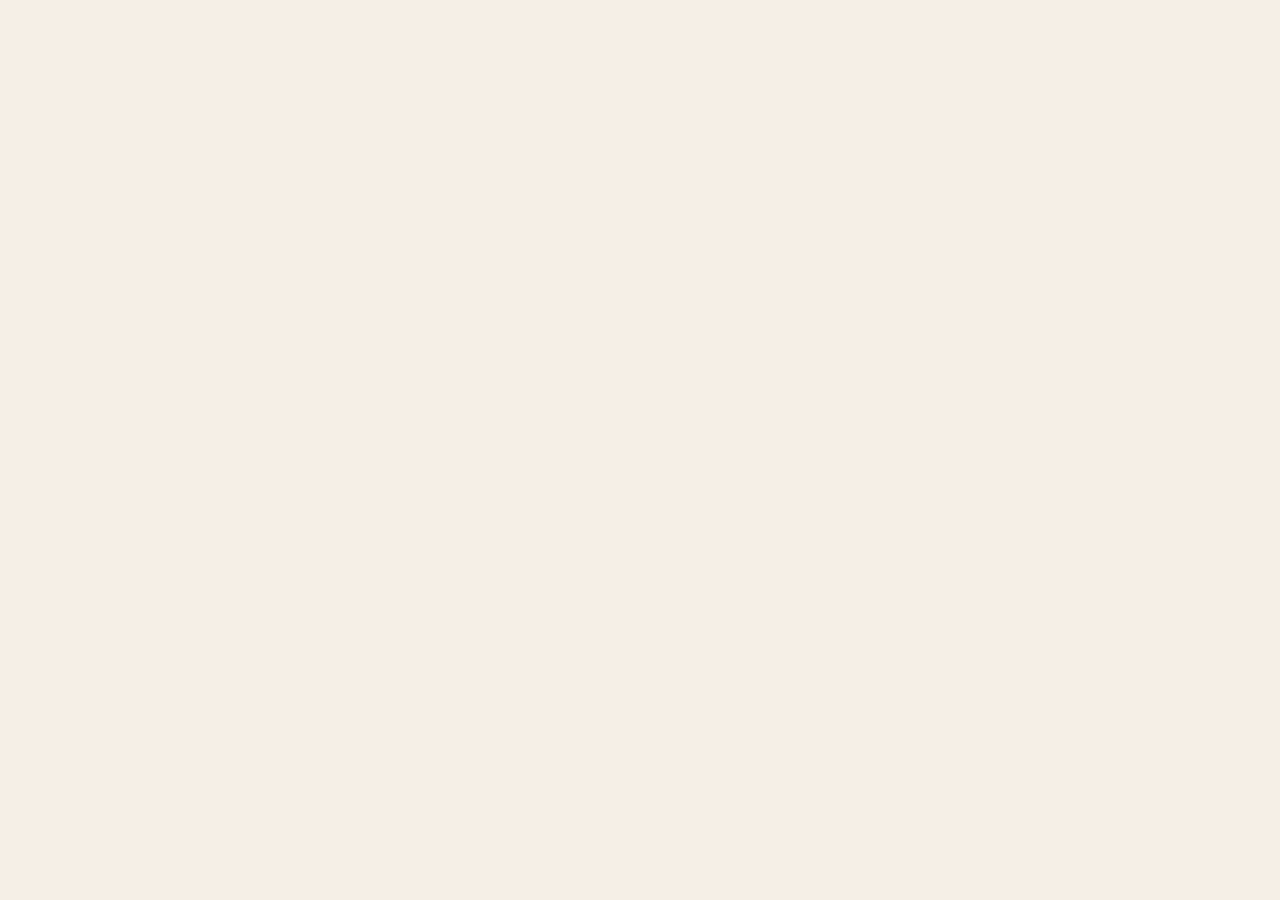
==== about.html @ e31571b5 "first commit: structure & favicons settings" ====
<!DOCTYPE html>
<html lang="en">
<head>
    <meta charset="UTF-8">
    <meta name="viewport" content="width=device-width, initial-scale=1.0">
    <link rel="stylesheet" href="./index.html">
    <link rel="stylesheet" href="./style.css">
    <link href="https://fonts.googleapis.com/css2?family=Playfair+Display:wght@500;700&family=Lato:wght@300;400;700&display=swap" rel="stylesheet">
    <link rel="icon" type="image/png" sizes="32x32" href="./favicon-32.png">
    <link rel="apple-touch-icon" type="image/png" sizes="180x180" href="./favicon-180.png">
    <title>Document</title>
</head>
<body>
    
</body>
</html>
---- style.css ----
*{
    margin: 0;
    padding: 0;
    box-sizing: border-box;
}
:root {
    --espresso: #2b1d14;   /* dark: header, footer, hero overlay */
    --brown:    #8b6b4a;   /* accents, hover */
    --beige:    #d9c8b0;   /* borders, soft backgrounds */
    --cream:    #f5efe6;   /* page background */
}

body {
    background: var(--cream);
    color: var(--espresso);
    font-family: "Lato", sans-serif;
}

h1, h2, h3 {
    font-family: "Playfair Display", serif;
}
.hero {
    position: relative;
    height: 90vh;
    background:
        linear-gradient(rgba(43, 29, 20, 0.55), rgba(43, 29, 20, 0.55)),
        url("images/hero.jpg") center / cover;
    background-color: var(--espresso);
    color: var(--cream);
    display: flex;
    align-items: flex-end;
    padding: 60px;
}

.hero-btn {
    display: inline-block;
    padding: 12px 28px;
    border: 1px solid var(--cream);
    color: var(--cream);
    text-decoration: none;
    transition: background 0.3s, color 0.3s;
}
.hero-tag {
    text-transform: uppercase;
    letter-spacing: 4px;
    font-size: 0.85rem;
    margin-bottom: 12px;
}

.hero h1 {
    font-size: clamp(2.5rem, 6vw, 5rem);
    margin-bottom: 24px;
}

.hero-btn:hover {
    background: var(--cream);
    color: var(--espresso);
}

.welcome {
    position: absolute;
    top: 50%;
    left: 50%;
    transform: translate(-50%, -50%);
    text-align: center;
    opacity: 1;
    transition: opacity 1.5s ease;   /* the fade lasts 1.5 seconds */
}

.welcome.fade-out {
    opacity: 0;
}

.welcome.gone {
    display: none;
}
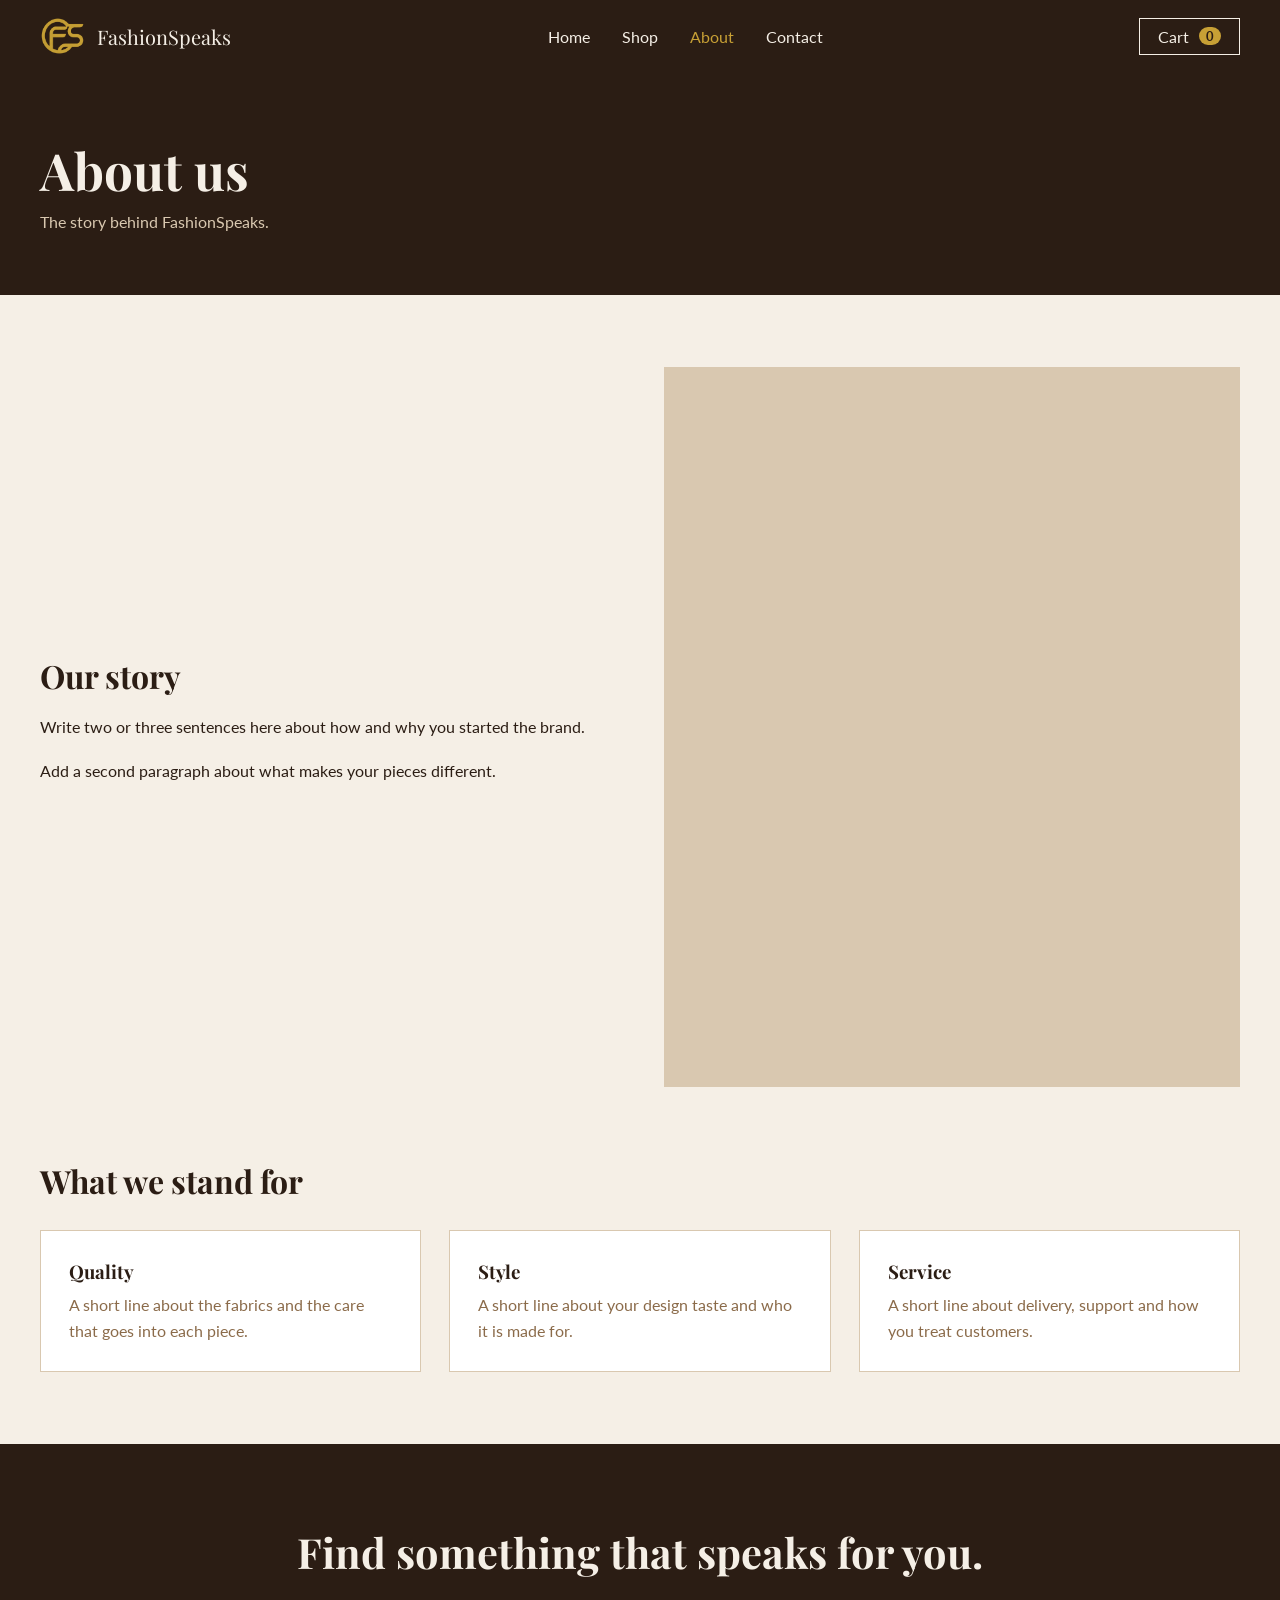
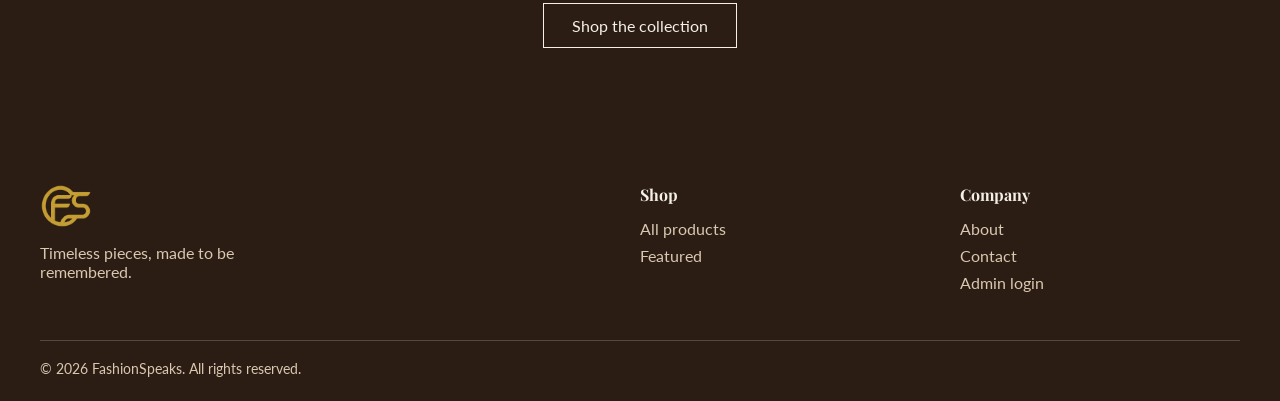
==== commit 1ed1e850: "some bugs fixed" ====
--- a/about.html
+++ b/about.html
@@ -1,16 +1,124 @@
 <!DOCTYPE html>
 <html lang="en">
+
 <head>
     <meta charset="UTF-8">
     <meta name="viewport" content="width=device-width, initial-scale=1.0">
-    <link rel="stylesheet" href="./index.html">
     <link rel="stylesheet" href="./style.css">
-    <link href="https://fonts.googleapis.com/css2?family=Playfair+Display:wght@500;700&family=Lato:wght@300;400;700&display=swap" rel="stylesheet">
-    <link rel="icon" type="image/png" sizes="32x32" href="./favicon-32.png">
-    <link rel="apple-touch-icon" type="image/png" sizes="180x180" href="./favicon-180.png">
-    <title>Document</title>
+    <link
+        href="https://fonts.googleapis.com/css2?family=Playfair+Display:wght@500;700&family=Lato:wght@300;400;700&display=swap"
+        rel="stylesheet">
+    <link rel="icon" type="image/png" sizes="32x32" href="./images/favicon-32.png">
+    <link rel="apple-touch-icon" type="image/png" sizes="180x180" href="./images/favicon-180.png">
+    <title>About Us | FashionSpeaks</title>
 </head>
+
 <body>
-    
+    <header class="site-header">
+        <a href="index.html" class="brand">
+            <img src="./images/fs-logo-transparent.png" alt="FashionSpeaks Logo" class="logo">
+            <span>FashionSpeaks</span>
+        </a>
+
+        <nav class="main-nav">
+            <a href="index.html">Home</a>
+            <a href="shop.html">Shop</a>
+            <a href="about.html" class="active">About</a>
+            <a href="contact.html">Contact</a>
+        </nav>
+        <button class="cart-btn" id="openCart" aria-label="Open cart">
+            Cart <span class="cart-count" id="cartCount">0</span>
+        </button>
+    </header>
+
+    <main>
+        <section class="page-banner">
+            <h1>About us</h1>
+            <p>The story behind FashionSpeaks.</p>
+        </section>
+
+        <section class="about-story">
+            <div class="story-text">
+                <h2>Our story</h2>
+                <p>Write two or three sentences here about how and why you started the brand.</p>
+                <p>Add a second paragraph about what makes your pieces different.</p>
+            </div>
+            <div class="story-image"></div>
+        </section>
+
+        <section class="values">
+            <h2>What we stand for</h2>
+            <div class="value-grid">
+                <article class="value-card">
+                    <h3>Quality</h3>
+                    <p>A short line about the fabrics and the care that goes into each piece.</p>
+                </article>
+                <article class="value-card">
+                    <h3>Style</h3>
+                    <p>A short line about your design taste and who it is made for.</p>
+                </article>
+                <article class="value-card">
+                    <h3>Service</h3>
+                    <p>A short line about delivery, support and how you treat customers.</p>
+                </article>
+            </div>
+        </section>
+
+        <section class="cta-band">
+            <h2>Find something that speaks for you.</h2>
+            <a href="shop.html" class="hero-btn">Shop the collection</a>
+        </section>
+    </main>
+
+
+    <footer class="site-footer">
+        <div class="footer-grid">
+            <div class="footer-brand">
+                <img src="./images/fs-logo-transparent.png" alt="FashionSpeaks logo">
+                <p>Timeless pieces, made to be remembered.</p>
+            </div>
+
+            <div>
+                <h4>Shop</h4>
+                <ul>
+                    <li><a href="shop.html">All products</a></li>
+                    <li><a href="index.html">Featured</a></li>
+                </ul>
+            </div>
+
+            <div>
+                <h4>Company</h4>
+                <ul>
+                    <li><a href="about.html">About</a></li>
+                    <li><a href="contact.html">Contact</a></li>
+                    <li><a href="admin/login.html">Admin login</a></li>
+                </ul>
+            </div>
+        </div>
+
+        <div class="footer-bottom">
+            <p>&copy; 2026 FashionSpeaks. All rights reserved.</p>
+        </div>
+    </footer>
+
+    <div class="overlay" id="overlay"></div>
+    <aside class="cart-drawer" id="cartDrawer" aria-label="Shopping cart">
+        <div class="cart-head">
+            <h3>Your cart</h3>
+            <button id="closeCart" aria-label="Close cart">&times;</button>
+        </div>
+
+        <div class="cart-items" id="cartItems">
+            <p class="cart-empty">Your cart is empty. Add a piece you love.</p>
+        </div>
+
+        <div class="cart-foot">
+            <div class="cart-total"><span>Total</span><span id="cartTotal">$0.00</span></div>
+            <button class="checkout-btn">Checkout</button>
+        </div>
+    </aside>
+
+    <script src="./fashion.js"></script>
 </body>
+
 </html>
--- a/style.css
+++ b/style.css
@@ -1,13 +1,16 @@
-*{
+* {
     margin: 0;
     padding: 0;
     box-sizing: border-box;
 }
+
 :root {
     --espresso: #2b1d14;   /* dark: header, footer, hero overlay */
-    --brown:    #8b6b4a;   /* accents, hover */
-    --beige:    #d9c8b0;   /* borders, soft backgrounds */
-    --cream:    #f5efe6;   /* page background */
+    --brown: #8b6b4a;      /* accents, hover */
+    --beige: #d9c8b0;      /* borders, soft backgrounds */
+    --cream: #f5efe6;      /* page background */
+    --gold: #c7a035;       /* from the logo: badge, hover, focus */
+    --header-h: 72px;      /* header height */
 }
 
 body {
@@ -16,9 +19,87 @@
     font-family: "Lato", sans-serif;
 }
 
-h1, h2, h3 {
+h1,
+h2,
+h3 {
     font-family: "Playfair Display", serif;
 }
+a {
+    color: inherit;
+}
+
+/* ---------- HEADER ---------- */
+.site-header {
+    position: sticky;
+    /* stays at the top while scrolling */
+    top: 0;
+    z-index: 50;
+    height: var(--header-h);
+    display: flex;
+    align-items: center;
+    justify-content: space-between;
+    gap: 24px;
+    padding: 0 40px;
+    background: var(--espresso);
+    color: var(--cream);
+}
+
+.brand {
+    display: flex;
+    align-items: center;
+    gap: 12px;
+    text-decoration: none;
+    font-family: "Playfair Display", serif;
+    font-size: 1.25rem;
+}
+
+.brand img {
+    height: 38px;
+}
+
+.main-nav {
+    display: flex;
+    gap: 32px;
+}
+
+.main-nav a {
+    text-decoration: none;
+    transition: color 0.3s;
+}
+
+.main-nav a:hover {
+    color: var(--gold);
+}
+
+.cart-btn {
+    display: flex;
+    align-items: center;
+    gap: 10px;
+    padding: 8px 18px;
+    background: transparent;
+    color: var(--cream);
+    border: 1px solid var(--cream);
+    font: inherit;
+    cursor: pointer;
+    transition: background 0.3s, color 0.3s;
+}
+
+.cart-btn:hover {
+    background: var(--cream);
+    color: var(--espresso);
+}
+
+.cart-count {
+    min-width: 22px;
+    padding: 1px 6px;
+    border-radius: 11px;
+    background: var(--gold);
+    color: var(--espresso);
+    font-size: 0.8rem;
+    font-weight: 700;
+    text-align: center;
+}
+
 .hero {
     position: relative;
     height: 90vh;
@@ -40,6 +121,7 @@
     text-decoration: none;
     transition: background 0.3s, color 0.3s;
 }
+
 .hero-tag {
     text-transform: uppercase;
     letter-spacing: 4px;
@@ -56,6 +138,7 @@
     background: var(--cream);
     color: var(--espresso);
 }
+
 
 .welcome {
     position: absolute;
@@ -64,7 +147,20 @@
     transform: translate(-50%, -50%);
     text-align: center;
     opacity: 1;
-    transition: opacity 1.5s ease;   /* the fade lasts 1.5 seconds */
+    transition: opacity 1.5s ease;
+    background: var(--espresso);
+    padding: 40px 56px;
+    width: min(90%, 460px);
+}
+
+.welcome-logo {
+    width: 110px;
+    margin-bottom: 16px;
+}
+
+.welcome h2 {
+    font-size: 2rem;
+    margin-bottom: 8px;
 }
 
 .welcome.fade-out {
@@ -73,4 +169,557 @@
 
 .welcome.gone {
     display: none;
-}+}
+
+
+.categories {
+    padding: 72px 40px 0;
+}
+
+.category-grid {
+    display: grid;
+    grid-template-columns: repeat(auto-fit, minmax(240px, 1fr));
+    gap: 28px;
+}
+
+.category-tile {
+    position: relative;
+    display: flex;
+    align-items: flex-end;
+    aspect-ratio: 4 / 5;
+    padding: 24px;
+    background: var(--beige);
+    color: var(--espresso);
+    text-decoration: none;
+    font-family: "Playfair Display", serif;
+    font-size: 1.5rem;
+    overflow: hidden;
+    transition: background 0.3s, color 0.3s;
+}
+
+.category-tile:hover {
+    background: var(--espresso);
+    color: var(--cream);
+}
+
+
+
+.featured {
+    padding: 72px 40px;
+}
+
+.section-head {
+    display: flex;
+    justify-content: space-between;
+    align-items: baseline;
+    margin-bottom: 32px;
+}
+
+.section-head h2 {
+    font-size: 2rem;
+}
+
+.section-head a {
+    color: var(--brown);
+}
+
+.section-head a:hover {
+    color: var(--gold);
+}
+
+.product-grid {
+    display: grid;
+    grid-template-columns: repeat(auto-fit, minmax(220px, 1fr));
+    gap: 28px;
+}
+
+.product-img {
+    aspect-ratio: 3 / 4;
+    background: var(--beige);
+    margin-bottom: 14px;
+}
+
+.product-card h3 {
+    font-size: 1.1rem;
+    margin-bottom: 4px;
+}
+
+.price {
+    color: var(--brown);
+    margin-bottom: 12px;
+}
+
+.add-btn {
+    width: 100%;
+    padding: 10px;
+    background: var(--espresso);
+    color: var(--cream);
+    border: none;
+    font: inherit;
+    cursor: pointer;
+    transition: background 0.3s;
+}
+
+.add-btn:hover {
+    background: var(--brown);
+}
+
+.overlay {
+    position: fixed;
+    inset: 0;
+    background: rgba(43, 29, 20, 0.6);
+    opacity: 0;
+    pointer-events: none;
+    /* can't be clicked while hidden */
+    transition: opacity 0.3s;
+    z-index: 90;
+}
+
+.cart-drawer {
+    position: fixed;
+    top: 0;
+    right: 0;
+    height: 100%;
+    width: min(100%, 400px);
+    background: var(--cream);
+    display: flex;
+    flex-direction: column;
+    transform: translateX(100%);
+    /* pushed off the right edge */
+    transition: transform 0.35s ease;
+    z-index: 100;
+}
+
+.cart-head,
+.cart-foot {
+    padding: 20px 24px;
+}
+
+.cart-head {
+    display: flex;
+    justify-content: space-between;
+    align-items: center;
+    border-bottom: 1px solid var(--beige);
+}
+
+.cart-head button {
+    background: none;
+    border: none;
+    font-size: 2rem;
+    line-height: 1;
+    cursor: pointer;
+    color: var(--espresso);
+}
+
+.cart-items {
+    flex: 1;
+    overflow-y: auto;
+    padding: 24px;
+}
+
+.cart-empty {
+    color: var(--brown);
+}
+
+.cart-foot {
+    border-top: 1px solid var(--beige);
+}
+
+.cart-total {
+    display: flex;
+    justify-content: space-between;
+    font-weight: 700;
+    margin-bottom: 16px;
+}
+
+.checkout-btn {
+    width: 100%;
+    padding: 12px;
+    background: var(--espresso);
+    color: var(--cream);
+    border: none;
+    font: inherit;
+    cursor: pointer;
+    transition: background 0.3s;
+}
+
+.checkout-btn:hover {
+    background: var(--brown);
+}
+
+
+.cart-drawer.open {
+    transform: translateX(0);
+}
+
+.overlay.open {
+    opacity: 1;
+    pointer-events: auto;
+}
+
+.site-footer {
+    background: var(--espresso);
+    color: var(--cream);
+    padding: 56px 40px 24px;
+}
+
+.footer-grid {
+    display: grid;
+    grid-template-columns: 2fr 1fr 1fr;
+    gap: 40px;
+    margin-bottom: 40px;
+}
+
+.footer-brand img {
+    height: 44px;
+    margin-bottom: 12px;
+}
+
+.footer-brand p {
+    color: var(--beige);
+    max-width: 32ch;
+}
+
+.site-footer h4 {
+    font-family: "Playfair Display", serif;
+    margin-bottom: 14px;
+}
+
+.site-footer ul {
+    list-style: none;
+}
+
+.site-footer li {
+    margin-bottom: 8px;
+}
+
+.site-footer a {
+    color: var(--beige);
+    text-decoration: none;
+    transition: color 0.3s;
+}
+
+.site-footer a:hover {
+    color: var(--gold);
+}
+
+.footer-bottom {
+    border-top: 1px solid rgba(217, 200, 176, 0.25);
+    padding-top: 20px;
+    font-size: 0.85rem;
+    color: var(--beige);
+}
+
+/* ---------- SHOP PAGE ---------- */
+.main-nav a.active {
+    color: var(--gold);
+}
+
+.page-banner {
+    background: var(--espresso);
+    color: var(--cream);
+    padding: 64px 40px;
+}
+
+.page-banner h1 {
+    font-size: clamp(2rem, 5vw, 3.2rem);
+    margin-bottom: 8px;
+}
+
+.page-banner p {
+    color: var(--beige);
+}
+
+.shop {
+    padding: 48px 40px 72px;
+}
+
+.shop-toolbar {
+    display: flex;
+    flex-wrap: wrap;
+    gap: 16px;
+    margin-bottom: 16px;
+}
+
+.shop-toolbar input,
+.shop-toolbar select {
+    padding: 10px 14px;
+    background: var(--cream);
+    color: var(--espresso);
+    border: 1px solid var(--brown);
+    font: inherit;
+}
+
+.shop-toolbar input {
+    flex: 1;
+    min-width: 200px;
+}
+
+.shop-toolbar input:focus,
+.shop-toolbar select:focus {
+    outline: 2px solid var(--gold);
+    outline-offset: 1px;
+}
+
+.result-count {
+    color: var(--brown);
+    margin-bottom: 24px;
+}
+
+.shop-message {
+    text-align: center;
+    padding: 48px 0;
+    color: var(--brown);
+}
+
+/* ---------- ABOUT PAGE ---------- */
+.about-story {
+    display: grid;
+    grid-template-columns: 1fr 1fr;
+    gap: 48px;
+    align-items: center;
+    padding: 72px 40px;
+}
+
+.story-text h2 {
+    font-size: 2rem;
+    margin-bottom: 16px;
+}
+
+.story-text p {
+    line-height: 1.7;
+    margin-bottom: 16px;
+}
+
+.story-image {
+    aspect-ratio: 4 / 5;
+    background: var(--beige);
+}
+
+.values {
+    padding: 0 40px 72px;
+}
+
+.values>h2 {
+    font-size: 2rem;
+    margin-bottom: 28px;
+}
+
+.value-grid {
+    display: grid;
+    grid-template-columns: repeat(auto-fit, minmax(240px, 1fr));
+    gap: 28px;
+}
+
+.value-card {
+    padding: 28px;
+    background: #fff;
+    border: 1px solid var(--beige);
+}
+
+.value-card h3 {
+    margin-bottom: 8px;
+}
+
+.value-card p {
+    line-height: 1.6;
+    color: var(--brown);
+}
+
+.cta-band {
+    padding: 80px 40px;
+    background: var(--espresso);
+    color: var(--cream);
+    text-align: center;
+}
+
+.cta-band h2 {
+    font-size: clamp(1.6rem, 4vw, 2.6rem);
+    margin-bottom: 24px;
+}
+
+/* ---------- CONTACT PAGE ---------- */
+.contact {
+    display: grid;
+    grid-template-columns: 1fr 1.2fr;
+    gap: 56px;
+    padding: 72px 40px;
+}
+
+.contact-info h2 {
+    font-size: 2rem;
+    margin-bottom: 12px;
+}
+
+.contact-info>p {
+    line-height: 1.7;
+    margin-bottom: 28px;
+}
+
+.contact-info ul {
+    list-style: none;
+}
+
+.contact-info li {
+    display: flex;
+    flex-direction: column;
+    margin-bottom: 18px;
+}
+
+.contact-info li strong {
+    color: var(--brown);
+    font-size: 0.9rem;
+}
+
+.contact-form label {
+    display: block;
+    margin-bottom: 6px;
+    font-size: 0.9rem;
+    font-weight: 700;
+}
+
+.contact-form input,
+.contact-form textarea {
+    width: 100%;
+    padding: 12px 14px;
+    margin-bottom: 18px;
+    background: #fff;
+    color: var(--espresso);
+    border: 1px solid var(--brown);
+    font: inherit;
+}
+
+.contact-form textarea {
+    resize: vertical;
+}
+
+.contact-form input:focus,
+.contact-form textarea:focus {
+    outline: 2px solid var(--gold);
+    outline-offset: 1px;
+}
+
+.form-message {
+    min-height: 1.3em;
+    margin-bottom: 12px;
+    font-size: 0.9rem;
+}
+
+.form-message.error {
+    color: #a12a2a;
+}
+
+.form-message.success {
+    color: #2f6b3a;
+}
+
+.form-btn {
+    padding: 12px 28px;
+    background: var(--espresso);
+    color: var(--cream);
+    border: none;
+    font: inherit;
+    cursor: pointer;
+    transition: background 0.3s;
+}
+
+.form-btn:hover {
+    background: var(--brown);
+}
+
+
+
+.brand-banner {
+    background: var(--beige);
+    padding: 96px 40px;
+    text-align: center;
+}
+
+.brand-banner-inner {
+    max-width: 640px;
+    margin: 0 auto;
+    /* centres the box on the page */
+}
+
+.brand-banner h2 {
+    font-size: clamp(1.8rem, 4vw, 3rem);
+    line-height: 1.2;
+    margin-bottom: 20px;
+}
+
+.brand-banner p {
+    line-height: 1.7;
+    margin-bottom: 32px;
+}
+
+.banner-btn {
+    display: inline-block;
+    padding: 12px 28px;
+    border: 1px solid var(--espresso);
+    color: var(--espresso);
+    text-decoration: none;
+    transition: background 0.3s, color 0.3s;
+}
+
+.banner-btn:hover {
+    background: var(--espresso);
+    color: var(--cream);
+}
+@media (max-width: 700px) {
+    .site-header {
+        padding: 0 16px;
+        gap: 12px;
+    }
+
+    .brand span {
+        display: none;
+    }
+
+    /* keep just the logo */
+    .main-nav {
+        gap: 16px;
+        font-size: 0.9rem;
+    }
+
+    .hero,
+    .featured {
+        padding-left: 20px;
+        padding-right: 20px;
+    }
+
+    .footer-grid {
+        grid-template-columns: 1fr;
+    }
+
+    .brand-banner {
+        padding: 64px 20px;
+    }
+
+    .hero,
+    .featured,
+    .categories {
+        padding-left: 20px;
+        padding-right: 20px;
+    }
+
+    .page-banner,
+    .shop {
+        padding-left: 20px;
+        padding-right: 20px;
+    }
+
+    .about-story,
+    .contact {
+        grid-template-columns: 1fr;
+        gap: 32px;
+        padding: 48px 20px;
+    }
+
+    .values {
+        padding: 0 20px 48px;
+    }
+
+    .cta-band {
+        padding: 56px 20px;
+    }
+}
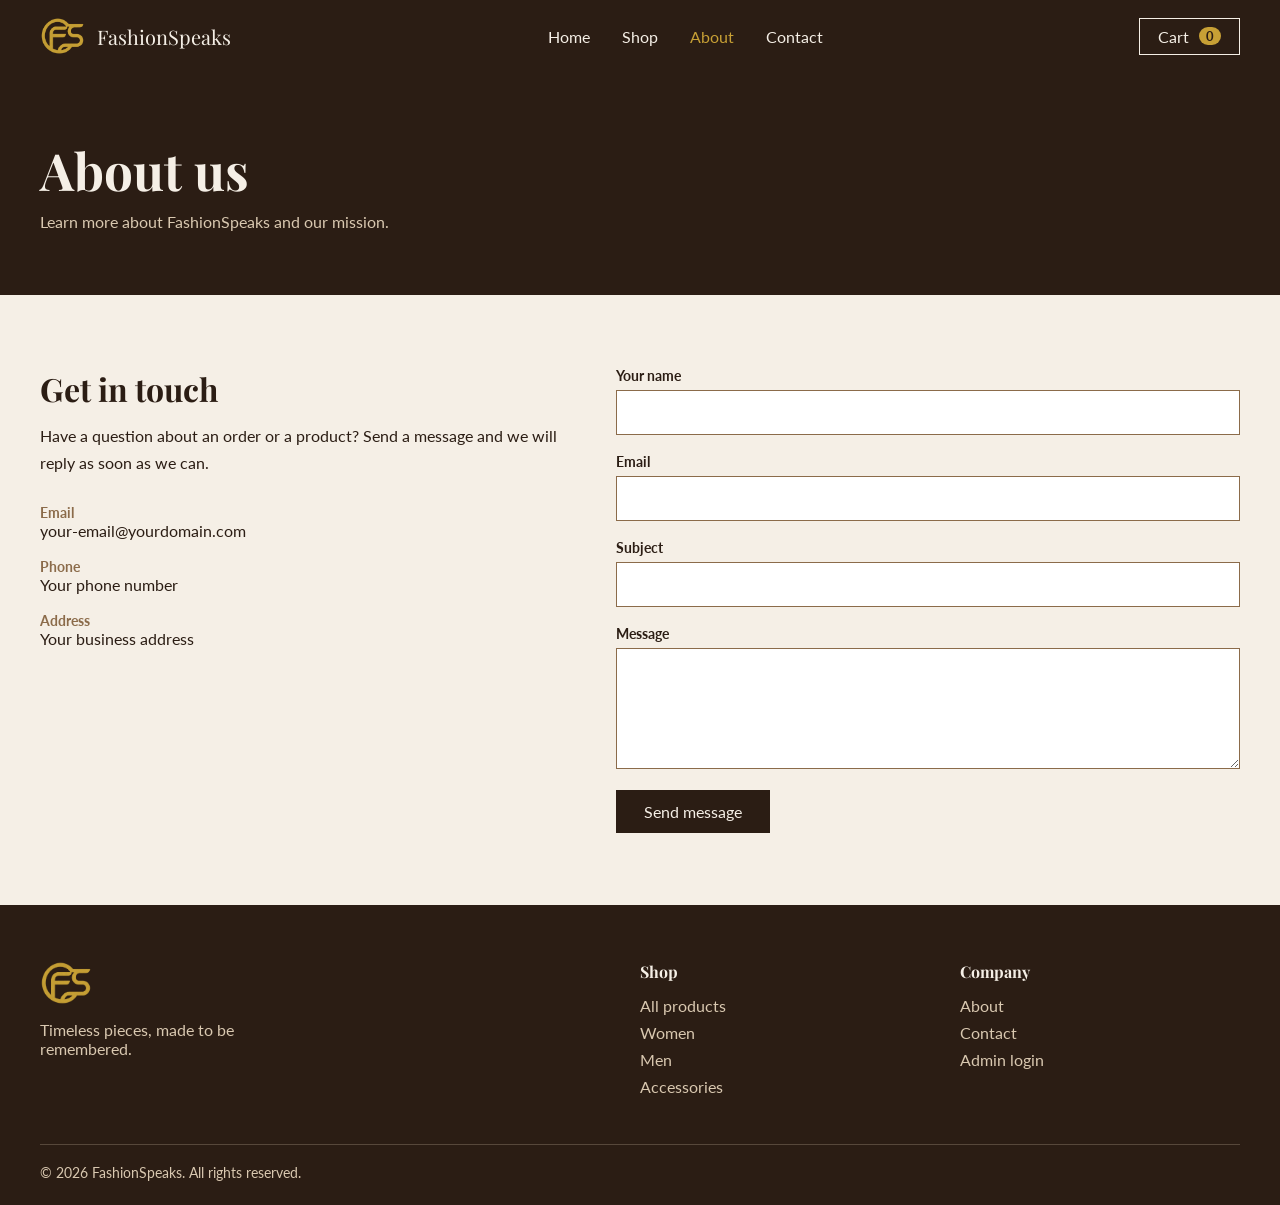
==== commit ac8f85fe: "firebase configured" ====
--- a/about.html
+++ b/about.html
@@ -31,45 +31,44 @@
         </button>
     </header>
 
+
     <main>
         <section class="page-banner">
             <h1>About us</h1>
-            <p>The story behind FashionSpeaks.</p>
+            <p>Learn more about FashionSpeaks and our mission.</p>
         </section>
 
-        <section class="about-story">
-            <div class="story-text">
-                <h2>Our story</h2>
-                <p>Write two or three sentences here about how and why you started the brand.</p>
-                <p>Add a second paragraph about what makes your pieces different.</p>
+        <section class="contact">
+            <div class="contact-info">
+                <h2>Get in touch</h2>
+                <p>Have a question about an order or a product? Send a message and we will reply as soon as we can.</p>
+
+                <ul>
+                    <li><strong>Email</strong><span>your-email@yourdomain.com</span></li>
+                    <li><strong>Phone</strong><span>Your phone number</span></li>
+                    <li><strong>Address</strong><span>Your business address</span></li>
+                </ul>
             </div>
-            <div class="story-image"></div>
-        </section>
 
-        <section class="values">
-            <h2>What we stand for</h2>
-            <div class="value-grid">
-                <article class="value-card">
-                    <h3>Quality</h3>
-                    <p>A short line about the fabrics and the care that goes into each piece.</p>
-                </article>
-                <article class="value-card">
-                    <h3>Style</h3>
-                    <p>A short line about your design taste and who it is made for.</p>
-                </article>
-                <article class="value-card">
-                    <h3>Service</h3>
-                    <p>A short line about delivery, support and how you treat customers.</p>
-                </article>
-            </div>
-        </section>
+            <form class="contact-form" id="contactForm">
+                <label for="contactName">Your name</label>
+                <input type="text" id="contactName" autocomplete="name" required>
 
-        <section class="cta-band">
-            <h2>Find something that speaks for you.</h2>
-            <a href="shop.html" class="hero-btn">Shop the collection</a>
+                <label for="contactEmail">Email</label>
+                <input type="email" id="contactEmail" autocomplete="email" required>
+
+                <label for="contactSubject">Subject</label>
+                <input type="text" id="contactSubject">
+
+                <label for="contactText">Message</label>
+                <textarea id="contactText" rows="5" required></textarea>
+
+                <p cla`ss="form-message" id="contactFeedback" role="alert"></p>
+
+                <button type="submit" class="form-btn">Send message</button>
+            </form>
         </section>
     </main>
-
 
     <footer class="site-footer">
         <div class="footer-grid">
@@ -82,8 +81,9 @@
                 <h4>Shop</h4>
                 <ul>
                     <li><a href="shop.html">All products</a></li>
-                    <li><a href="index.html">Featured</a></li>
-                </ul>
+                    <li><a href="shop.html?category=women">Women</a></li>
+                    <li><a href="shop.html?category=men">Men</a></li>
+                    <li><a href="shop.html?category=accessories">Accessories</a></li </ul>
             </div>
 
             <div>
--- a/style.css
+++ b/style.css
@@ -5,12 +5,18 @@
 }
 
 :root {
-    --espresso: #2b1d14;   /* dark: header, footer, hero overlay */
-    --brown: #8b6b4a;      /* accents, hover */
-    --beige: #d9c8b0;      /* borders, soft backgrounds */
-    --cream: #f5efe6;      /* page background */
-    --gold: #c7a035;       /* from the logo: badge, hover, focus */
-    --header-h: 72px;      /* header height */
+    --espresso: #2b1d14;
+    /* dark: header, footer, hero overlay */
+    --brown: #8b6b4a;
+    /* accents, hover */
+    --beige: #d9c8b0;
+    /* borders, soft backgrounds */
+    --cream: #f5efe6;
+    /* page background */
+    --gold: #c7a035;
+    /* from the logo: badge, hover, focus */
+    --header-h: 72px;
+    /* header height */
 }
 
 body {
@@ -24,6 +30,7 @@
 h3 {
     font-family: "Playfair Display", serif;
 }
+
 a {
     color: inherit;
 }
@@ -102,15 +109,67 @@
 
 .hero {
     position: relative;
-    height: 90vh;
+    min-height: calc(100vh - var(--header-h));
     background:
-        linear-gradient(rgba(43, 29, 20, 0.55), rgba(43, 29, 20, 0.55)),
-        url("images/hero.jpg") center / cover;
-    background-color: var(--espresso);
-    color: var(--cream);
-    display: flex;
-    align-items: flex-end;
-    padding: 60px;
+        linear-gradient(90deg, rgba(43, 29, 20, 0.92) 0%, rgba(43, 29, 20, 0.7) 38%, rgba(43, 29, 20, 0) 70%),
+        url("images/hero-model.jpg") right center / cover,
+        var(--espresso);
+    color: var(--cream);
+    display: flex;
+    align-items: center;
+    padding: 60px 40px;
+}
+
+.hero-content {
+    max-width: 560px;
+}
+
+.hero-tag {
+    letter-spacing: 3px;
+    font-size: 0.9rem;
+    color: var(--beige);
+    margin-bottom: 12px;
+}
+
+.hero h1 {
+    font-size: clamp(2.4rem, 6vw, 4.5rem);
+    max-width: 16ch;
+    line-height: 1.1;
+    margin-bottom: 16px;
+}
+
+.hero h1 em {
+    color: var(--gold);
+}
+
+.hero-rotator {
+    min-height: 1.5em;
+    margin-bottom: 20px;
+    font-family: "Playfair Display", serif;
+    font-size: clamp(1.2rem, 2.4vw, 1.7rem);
+    color: var(--beige);
+}
+
+.hero-lead {
+    max-width: 46ch;
+    line-height: 1.7;
+    margin-bottom: 28px;
+}
+
+.hero {
+    background:
+        linear-gradient(0deg, rgba(43, 29, 20, 0.92) 0%, rgba(43, 29, 20, 0.55) 60%, rgba(43, 29, 20, 0.2) 100%),
+        url("images/hero-model.jpg") 75% center / cover,
+        var(--espresso);
+}
+
+/* the fade used by every rotating line */
+.rotator {
+    transition: opacity 0.6s ease;
+}
+
+.rotator.swap {
+    opacity: 0;
 }
 
 .hero-btn {
@@ -122,17 +181,6 @@
     transition: background 0.3s, color 0.3s;
 }
 
-.hero-tag {
-    text-transform: uppercase;
-    letter-spacing: 4px;
-    font-size: 0.85rem;
-    margin-bottom: 12px;
-}
-
-.hero h1 {
-    font-size: clamp(2.5rem, 6vw, 5rem);
-    margin-bottom: 24px;
-}
 
 .hero-btn:hover {
     background: var(--cream);
@@ -169,6 +217,28 @@
 
 .welcome.gone {
     display: none;
+}
+
+.category-tile img {
+    position: absolute;
+    inset: 0;
+    width: 100%;
+    height: 100%;
+    object-fit: cover;
+}
+
+.category-tile::after {
+    /* dark fade so the label stays readable */
+    content: "";
+    position: absolute;
+    inset: 0;
+    background: linear-gradient(0deg, rgba(43, 29, 20, 0.75), transparent 55%);
+}
+
+.category-tile span {
+    position: relative;
+    z-index: 1;
+    color: var(--cream);
 }
 
 
@@ -526,6 +596,17 @@
     color: var(--brown);
 }
 
+.craft .story-image {
+    aspect-ratio: 4 / 3;
+}
+
+.story-image img {
+    display: block;
+    width: 100%;
+    height: 100%;
+    object-fit: cover;
+}
+
 .cta-band {
     padding: 80px 40px;
     background: var(--espresso);
@@ -627,44 +708,201 @@
     background: var(--brown);
 }
 
-
-
-.brand-banner {
+/* ---------- MAP STORY ---------- */
+.map-story {
+    display: grid;
+    grid-template-columns: 1fr 1.2fr;
+    gap: 48px;
+    align-items: center;
+    padding: 80px 40px;
+    background:
+        url("images/world-map.webp") center / cover no-repeat,
+        var(--espresso);
+    color: var(--cream);
+}
+
+.map-africa {
+    width: min(100%, 420px);
+    justify-self: center;
+}
+
+.map-line {
+    font-family: "Playfair Display", serif;
+    font-size: clamp(1.5rem, 3.4vw, 2.6rem);
+    line-height: 1.25;
+    margin-bottom: 10px;
+}
+
+.map-last {
+    color: var(--gold);
+    font-style: italic;
+    margin-bottom: 32px;
+}
+
+
+
+
+/* ---------- STATUS BADGES (shop and admin) ---------- */
+.badge {
+    display: inline-block;
+    padding: 3px 10px;
+    border-radius: 12px;
+    font-size: 0.8rem;
+    font-weight: 700;
+}
+
+.badge-ok {
+    background: #e4efe6;
+    color: #2f6b3a;
+}
+
+.badge-warn {
+    background: #f6ecd0;
+    color: #7a5a10;
+}
+
+.badge-bad {
+    background: #f3dcdc;
+    color: #a12a2a;
+}
+
+.badge-muted {
     background: var(--beige);
-    padding: 96px 40px;
-    text-align: center;
-}
-
-.brand-banner-inner {
-    max-width: 640px;
-    margin: 0 auto;
-    /* centres the box on the page */
-}
-
-.brand-banner h2 {
-    font-size: clamp(1.8rem, 4vw, 3rem);
-    line-height: 1.2;
+    color: var(--espresso);
+}
+
+/* ---------- PRODUCT DETAILS PAGE ---------- */
+.back-link {
+    display: inline-block;
+    margin: 32px 40px 0;
+    color: var(--brown);
+}
+
+.back-link:hover {
+    color: var(--gold);
+}
+
+.product-detail {
+    display: grid;
+    grid-template-columns: 1fr 1fr;
+    gap: 56px;
+    align-items: start;
+    padding: 24px 40px 72px;
+}
+
+.detail-image {
+    aspect-ratio: 3 / 4;
+    background: var(--beige);
+}
+
+.detail-image img {
+    display: block;
+    width: 100%;
+    height: 100%;
+    object-fit: cover;
+}
+
+.detail-category {
+    color: var(--brown);
+    font-size: 0.9rem;
+    margin-bottom: 8px;
+}
+
+.detail-info h1 {
+    font-size: clamp(1.8rem, 4vw, 2.6rem);
+    line-height: 1.15;
+    margin-bottom: 12px;
+}
+
+.detail-price {
+    font-family: "Playfair Display", serif;
+    font-size: 1.7rem;
+    color: var(--brown);
+    margin-bottom: 12px;
+}
+
+.detail-status {
     margin-bottom: 20px;
 }
 
-.brand-banner p {
+.detail-desc {
     line-height: 1.7;
-    margin-bottom: 32px;
-}
-
-.banner-btn {
-    display: inline-block;
-    padding: 12px 28px;
-    border: 1px solid var(--espresso);
-    color: var(--espresso);
-    text-decoration: none;
-    transition: background 0.3s, color 0.3s;
-}
-
-.banner-btn:hover {
-    background: var(--espresso);
-    color: var(--cream);
-}
+    margin-bottom: 28px;
+}
+
+.option-group {
+    margin-bottom: 22px;
+}
+
+.option-label {
+    font-weight: 700;
+    font-size: 0.9rem;
+    margin-bottom: 8px;
+}
+
+.option-list {
+    display: flex;
+    flex-wrap: wrap;
+    gap: 10px;
+}
+
+.option-chip {
+    padding: 8px 16px;
+    background: transparent;
+    color: var(--espresso);
+    border: 1px solid var(--brown);
+    font: inherit;
+    cursor: pointer;
+    transition: background 0.3s, color 0.3s, border-color 0.3s;
+}
+
+.option-chip:hover {
+    border-color: var(--espresso);
+}
+
+.option-chip.selected {
+    background: var(--espresso);
+    color: var(--cream);
+    border-color: var(--espresso);
+}
+
+.qty-row {
+    display: flex;
+    align-items: center;
+    gap: 12px;
+    margin-bottom: 24px;
+}
+
+.qty-row input {
+    width: 80px;
+    padding: 10px;
+    background: #fff;
+    color: var(--espresso);
+    border: 1px solid var(--brown);
+    font: inherit;
+}
+
+.detail-add-btn {
+    width: 100%;
+    max-width: 360px;
+    padding: 14px;
+    background: var(--espresso);
+    color: var(--cream);
+    border: none;
+    font: inherit;
+    cursor: pointer;
+    transition: background 0.3s;
+}
+
+.detail-add-btn:hover {
+    background: var(--brown);
+}
+
+.detail-add-btn:disabled {
+    opacity: 0.5;
+    cursor: not-allowed;
+}
+
 @media (max-width: 700px) {
     .site-header {
         padding: 0 16px;
@@ -722,4 +960,14 @@
     .cta-band {
         padding: 56px 20px;
     }
-}
+
+    .back-link {
+        margin: 24px 20px 0;
+    }
+
+    .product-detail {
+        grid-template-columns: 1fr;
+        gap: 28px;
+        padding: 24px 20px 48px;
+    }
+}
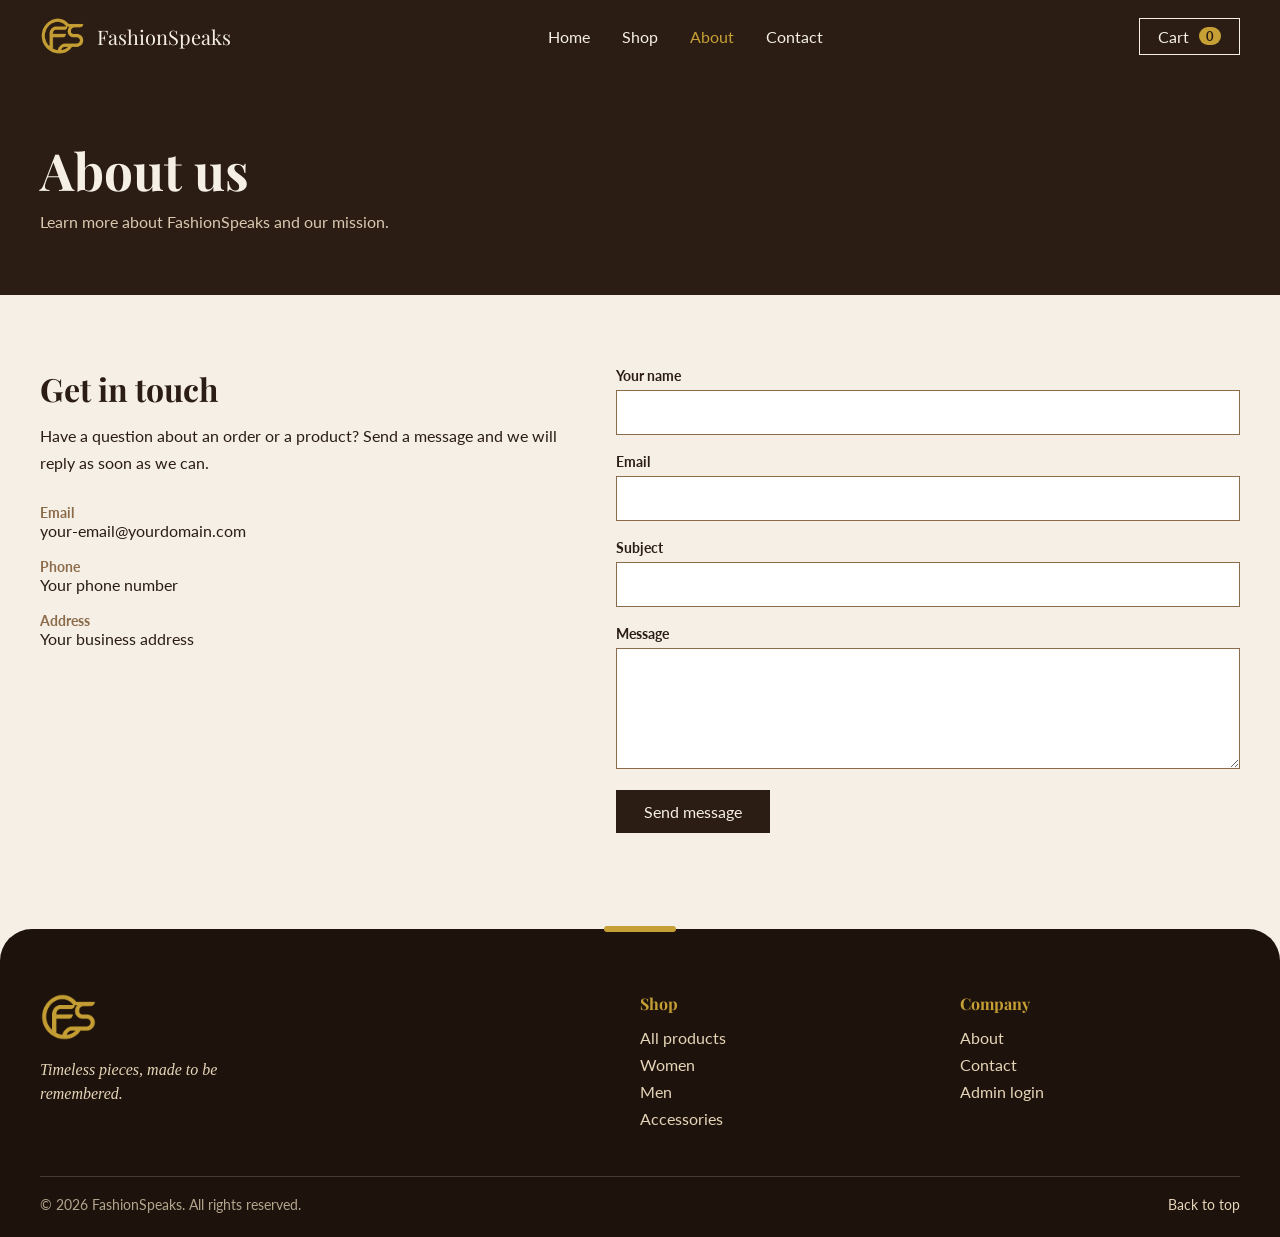
==== commit 485f1ea0: "end-means" ====
--- a/about.html
+++ b/about.html
@@ -98,6 +98,7 @@
 
         <div class="footer-bottom">
             <p>&copy; 2026 FashionSpeaks. All rights reserved.</p>
+            <a href="#top" class="to-top">Back to top</a>
         </div>
     </footer>
 
@@ -119,6 +120,7 @@
     </aside>
 
     <script src="./fashion.js"></script>
+    <script type="module" src="./js/cart.js"></script>
 </body>
 
 </html>
--- a/style.css
+++ b/style.css
@@ -17,6 +17,8 @@
     /* from the logo: badge, hover, focus */
     --header-h: 72px;
     /* header height */
+    --sand: #e6d5b8;
+    /* soft warm text on dark backgrounds */
 }
 
 body {
@@ -201,6 +203,28 @@
     width: min(90%, 460px);
 }
 
+.welcome-close {
+    position: absolute;
+    top: 10px;
+    right: 14px;
+    background: none;
+    border: none;
+    color: var(--cream);
+    font-size: 1.8rem;
+    line-height: 1;
+    cursor: pointer;
+    transition: color 0.3s;
+}
+
+.welcome-close:hover {
+    color: var(--gold);
+}
+
+/* when the visitor closes it, fade quickly instead of slowly */
+.welcome.fast {
+    transition-duration: 0.3s;
+}
+
 .welcome-logo {
     width: 110px;
     margin-bottom: 16px;
@@ -217,6 +241,66 @@
 
 .welcome.gone {
     display: none;
+}
+
+/* ---------- WELCOME MESSAGE: cream and see-through ---------- */
+.welcome {
+    background: rgba(245, 239, 230, 0.86);
+    /* cream, a little transparent */
+    backdrop-filter: blur(8px);
+    /* softly blurs what is behind it */
+    -webkit-backdrop-filter: blur(8px);
+    color: var(--espresso);
+    border: 1px solid rgba(199, 160, 53, 0.55);
+    /* thin gold edge */
+    box-shadow: 0 18px 40px rgba(0, 0, 0, 0.25);
+}
+
+.welcome h2 {
+    color: var(--espresso);
+}
+
+.welcome p {
+    color: #5e4631;
+}
+
+.welcome-close {
+    color: var(--espresso);
+}
+
+.welcome-close:hover {
+    color: var(--brown);
+}
+
+/* ---------- WELCOME MESSAGE: smaller box ---------- */
+.welcome {
+    width: min(88%, 340px);
+    /* was 460px wide */
+    padding: 26px 28px;
+    /* was 40px 56px */
+}
+
+.welcome-logo {
+    width: 72px;
+    /* was 110px */
+    margin-bottom: 10px;
+}
+
+.welcome h2 {
+    font-size: 1.5rem;
+    /* was 2rem */
+    margin-bottom: 6px;
+}
+
+.welcome p {
+    font-size: 0.9rem;
+    line-height: 1.5;
+}
+
+.welcome-close {
+    top: 6px;
+    right: 10px;
+    font-size: 1.5rem;
 }
 
 .category-tile img {
@@ -427,10 +511,112 @@
     pointer-events: auto;
 }
 
+/* ---------- STORIES ---------- */
+.stories {
+    padding: 72px 40px 80px;
+}
+
+.stories-intro {
+    max-width: 52ch;
+    margin: -16px 0 32px;
+    line-height: 1.6;
+    color: var(--brown);
+}
+
+.story-grid {
+    display: grid;
+    grid-template-columns: repeat(auto-fit, minmax(260px, 1fr));
+    gap: 28px;
+}
+
+.story-card {
+    display: flex;
+    flex-direction: column;
+    padding: 18px 18px 24px;
+    background: #fff;
+    border: 1px solid var(--beige);
+    transition: transform 0.3s, box-shadow 0.3s;
+}
+
+.story-card:hover {
+    transform: translateY(-4px);
+    box-shadow: 0 14px 30px rgba(43, 29, 20, 0.12);
+}
+
+.story-photo {
+    aspect-ratio: 4 / 3;
+    margin-bottom: 18px;
+    overflow: hidden;
+    background: var(--beige);
+}
+
+.story-photo img {
+    display: block;
+    width: 100%;
+    height: 100%;
+    object-fit: cover;
+    object-position: center top;
+    transition: transform 0.5s ease;
+}
+
+.story-card:hover .story-photo img {
+    transform: scale(1.05);
+}
+
+.story-tag {
+    margin-bottom: 6px;
+    font-size: 0.85rem;
+    letter-spacing: 1px;
+    color: var(--brown);
+}
+
+.story-card h3 {
+    font-size: 1.3rem;
+    line-height: 1.25;
+    margin-bottom: 10px;
+}
+
+.story-card p:not(.story-tag) {
+    line-height: 1.65;
+    margin-bottom: 18px;
+}
+
+.story-link {
+    align-self: flex-start;
+    margin-top: auto;
+    padding-bottom: 2px;
+    border-bottom: 1px solid var(--gold);
+    text-decoration: none;
+    transition: color 0.3s;
+}
+
+.story-link:hover {
+    color: var(--brown);
+}
+
+/* ---------- FOOTER ---------- */
 .site-footer {
-    background: var(--espresso);
-    color: var(--cream);
-    padding: 56px 40px 24px;
+    position: relative;
+    margin-top: 24px;
+    padding: 64px 40px 24px;
+    background: #1d130c;
+    /* deeper than the header, so it stands apart */
+    color: var(--sand);
+    border-radius: 32px 32px 0 0;
+    /* soft rounded top corners */
+}
+
+/* a little gold pill centred on the top edge */
+.site-footer::before {
+    content: "";
+    position: absolute;
+    top: -3px;
+    left: 50%;
+    width: 72px;
+    height: 6px;
+    transform: translateX(-50%);
+    border-radius: 3px;
+    background: var(--gold);
 }
 
 .footer-grid {
@@ -441,18 +627,22 @@
 }
 
 .footer-brand img {
-    height: 44px;
-    margin-bottom: 12px;
+    height: 48px;
+    margin-bottom: 14px;
 }
 
 .footer-brand p {
-    color: var(--beige);
     max-width: 32ch;
+    font-family: "Playfair Display", serif;
+    font-style: italic;
+    line-height: 1.5;
+    color: var(--sand);
 }
 
 .site-footer h4 {
+    margin-bottom: 14px;
     font-family: "Playfair Display", serif;
-    margin-bottom: 14px;
+    color: var(--gold);
 }
 
 .site-footer ul {
@@ -464,20 +654,30 @@
 }
 
 .site-footer a {
-    color: var(--beige);
+    color: var(--sand);
     text-decoration: none;
-    transition: color 0.3s;
-}
-
-.site-footer a:hover {
+    transition: color 0.3s, padding-left 0.3s;
+}
+
+.site-footer li a:hover {
     color: var(--gold);
+    padding-left: 4px;
+    /* link nudges to the right on hover */
 }
 
 .footer-bottom {
-    border-top: 1px solid rgba(217, 200, 176, 0.25);
+    display: flex;
+    justify-content: space-between;
+    flex-wrap: wrap;
+    gap: 12px;
     padding-top: 20px;
+    border-top: 1px solid rgba(230, 213, 184, 0.2);
     font-size: 0.85rem;
-    color: var(--beige);
+    color: rgba(230, 213, 184, 0.75);
+}
+
+.to-top:hover {
+    color: var(--gold);
 }
 
 /* ---------- SHOP PAGE ---------- */
@@ -709,36 +909,64 @@
 }
 
 /* ---------- MAP STORY ---------- */
+/* ---------- MAP STORY ---------- */
 .map-story {
+    position: relative;
+    isolation: isolate;
     display: grid;
     grid-template-columns: 1fr 1.2fr;
-    gap: 48px;
+    gap: 56px;
     align-items: center;
-    padding: 80px 40px;
-    background:
-        url("images/world-map.webp") center / cover no-repeat,
-        var(--espresso);
-    color: var(--cream);
+    padding: 96px 40px;
+    background: var(--espresso);
+    overflow: hidden;
+}
+
+/* the world map sits behind everything, very faint */
+.map-story::before {
+    content: "";
+    position: absolute;
+    inset: 0;
+    z-index: -1;
+    background: url("images/world-map.webp") center / cover no-repeat;
+    opacity: 0.1;
 }
 
 .map-africa {
-    width: min(100%, 420px);
+    width: min(100%, 380px);
     justify-self: center;
+    filter: drop-shadow(0 0 18px rgba(199, 160, 53, 0.25));
+    /* faint golden glow */
+}
+
+.map-text {
+    padding-left: 28px;
+    border-left: 2px solid rgba(199, 160, 53, 0.6);
 }
 
 .map-line {
     font-family: "Playfair Display", serif;
-    font-size: clamp(1.5rem, 3.4vw, 2.6rem);
-    line-height: 1.25;
-    margin-bottom: 10px;
+    font-size: clamp(1.3rem, 2.6vw, 2.1rem);
+    line-height: 1.3;
+    margin-bottom: 8px;
+    color: var(--sand);
 }
 
 .map-last {
     color: var(--gold);
     font-style: italic;
-    margin-bottom: 32px;
-}
-
+    margin-bottom: 28px;
+}
+
+.map-story .hero-btn {
+    padding: 10px 24px;
+    font-size: 0.95rem;
+    color: var(--sand);
+}
+
+.map-story .hero-btn:hover {
+    color: var(--espresso);
+}
 
 
 
@@ -903,6 +1131,170 @@
     cursor: not-allowed;
 }
 
+/* ---------- PRODUCT CARDS (shop) ---------- */
+.product-img {
+    overflow: hidden;
+}
+
+.product-img img {
+    display: block;
+    width: 100%;
+    height: 100%;
+    object-fit: cover;
+    transition: transform 0.4s ease;
+}
+
+.product-card:hover .product-img img {
+    transform: scale(1.04);
+}
+
+.product-link {
+    text-decoration: none;
+}
+
+.product-grid .shop-message {
+    grid-column: 1 / -1;
+}
+
+.card-meta {
+    display: flex;
+    justify-content: space-between;
+    align-items: center;
+    gap: 8px;
+    margin-bottom: 12px;
+}
+
+.card-meta .price {
+    margin: 0;
+}
+
+a.add-btn {
+    display: block;
+    text-align: center;
+    text-decoration: none;
+}
+
+/* ---------- CART ITEMS ---------- */
+.cart-item {
+    display: flex;
+    gap: 14px;
+    padding: 16px 0;
+    border-bottom: 1px solid var(--beige);
+}
+
+.cart-item img,
+.cart-thumb {
+    flex-shrink: 0;
+    width: 64px;
+    height: 80px;
+    object-fit: cover;
+    background: var(--beige);
+}
+
+.cart-item-info {
+    flex: 1;
+    min-width: 0;
+}
+
+.cart-item-name {
+    font-weight: 700;
+    margin-bottom: 2px;
+}
+
+.cart-item-meta {
+    color: var(--brown);
+    font-size: 0.85rem;
+    margin-bottom: 4px;
+}
+
+.cart-item-price {
+    margin-bottom: 8px;
+}
+
+.cart-item-qty {
+    display: flex;
+    align-items: center;
+    gap: 10px;
+}
+
+.cart-item-qty button {
+    min-width: 28px;
+    padding: 2px 8px;
+    background: transparent;
+    color: var(--espresso);
+    border: 1px solid var(--brown);
+    font: inherit;
+    cursor: pointer;
+}
+
+.cart-item-qty button:hover {
+    background: var(--espresso);
+    color: var(--cream);
+}
+
+.cart-item-qty .cart-remove {
+    margin-left: auto;
+    border: none;
+    color: #a12a2a;
+    font-size: 0.85rem;
+}
+
+.cart-item-qty .cart-remove:hover {
+    background: transparent;
+    text-decoration: underline;
+}
+
+/* ---------- DROPDOWNS ---------- */
+select option {
+    background: var(--cream);
+    color: var(--espresso);
+}
+
+@supports (appearance: base-select) {
+
+    select,
+    select::picker(select) {
+        appearance: base-select;
+    }
+
+    select {
+        cursor: pointer;
+        min-width: 190px;
+    }
+
+    select::picker(select) {
+        padding: 4px;
+        background: var(--cream);
+        border: 1px solid var(--brown);
+        box-shadow: 0 10px 24px rgba(43, 29, 20, 0.18);
+    }
+
+    select::picker-icon {
+        color: var(--brown);
+    }
+
+    select option {
+        padding: 10px 14px;
+        cursor: pointer;
+        transition: background 0.2s;
+    }
+
+    select option:hover,
+    select option:focus-visible {
+        background: var(--beige);
+        color: var(--espresso);
+    }
+
+    select option:checked {
+        background: var(--espresso);
+        color: var(--cream);
+    }
+
+    option::checkmark {
+        color: var(--gold);
+    }
+}
+
 @media (max-width: 700px) {
     .site-header {
         padding: 0 16px;
@@ -970,4 +1362,23 @@
         gap: 28px;
         padding: 24px 20px 48px;
     }
+
+    .map-story {
+        grid-template-columns: 1fr;
+        padding: 56px 20px;
+        gap: 32px;
+    }
+
+    .stories {
+        padding: 48px 20px 56px;
+    }
+
+    .site-footer {
+        padding: 48px 20px 20px;
+        border-radius: 24px 24px 0 0;
+    }
+
+    .footer-grid {
+        grid-template-columns: 1fr;
+    }
 }
